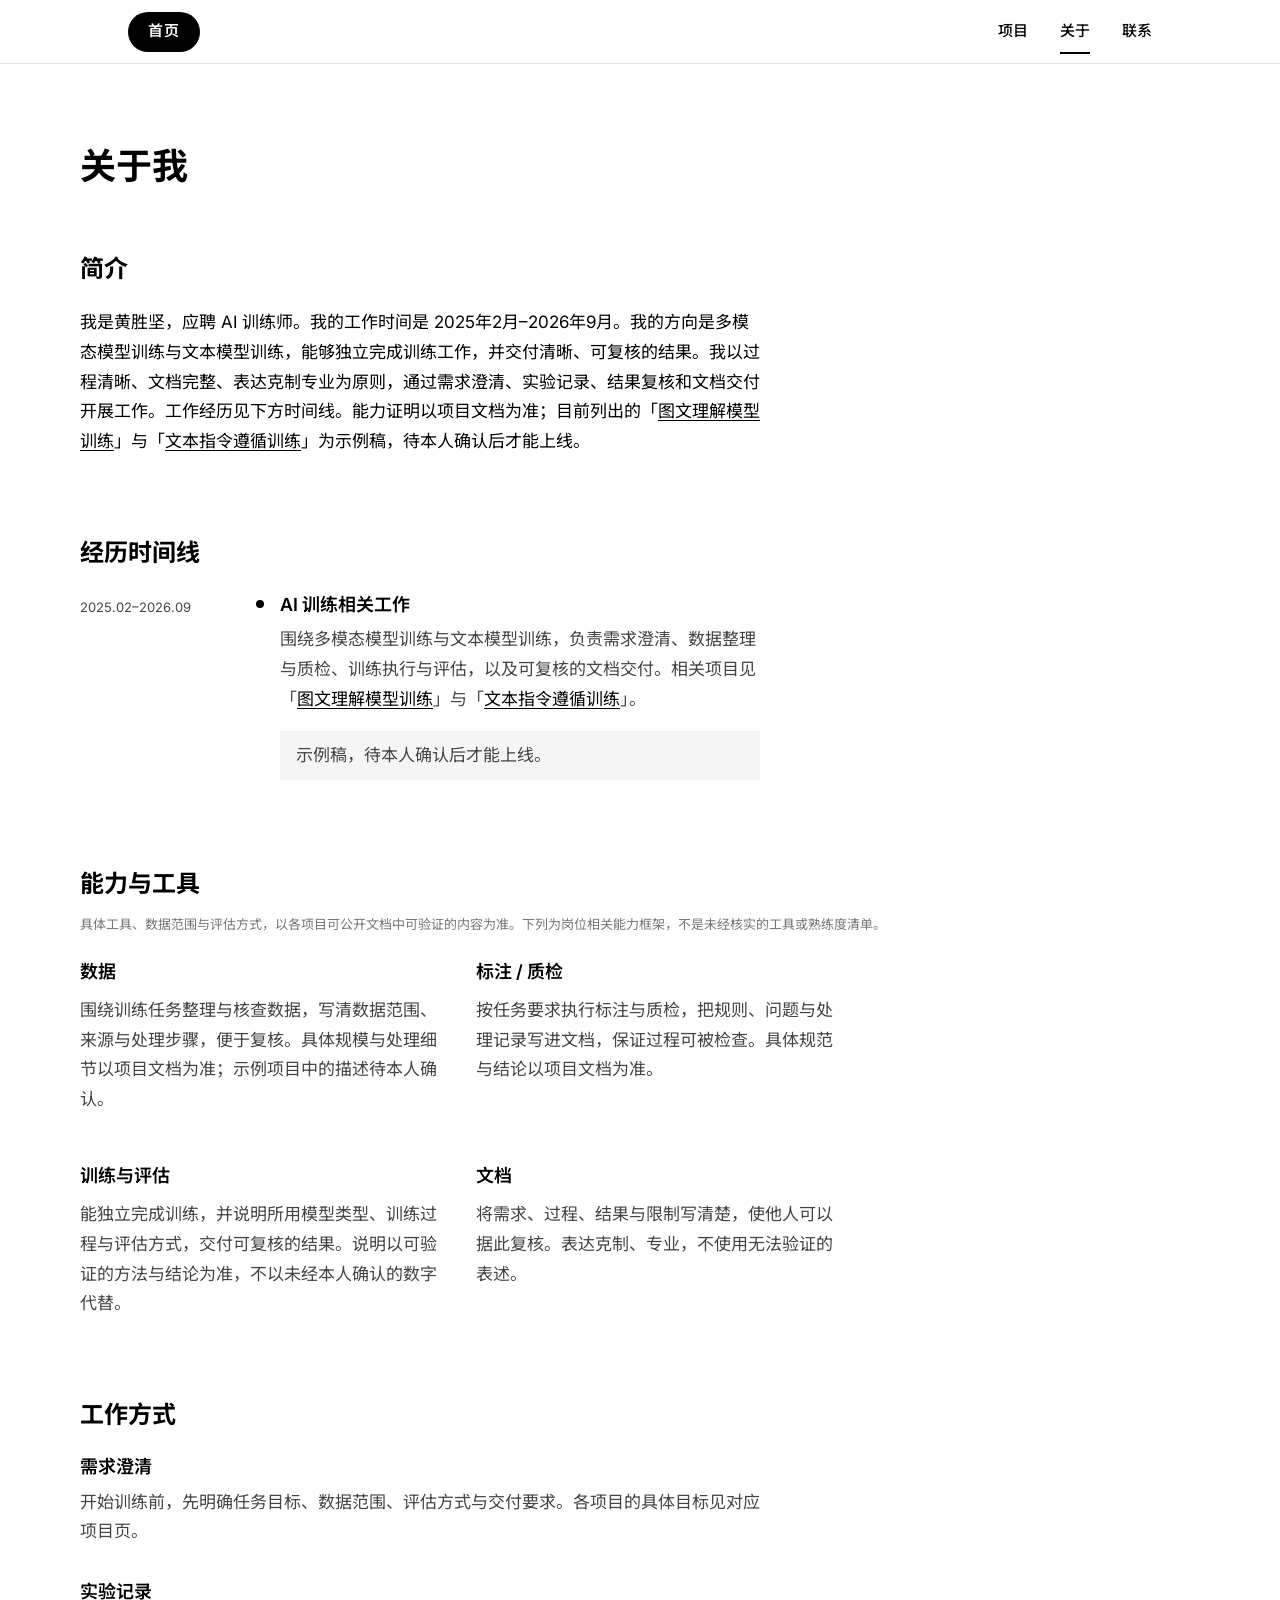
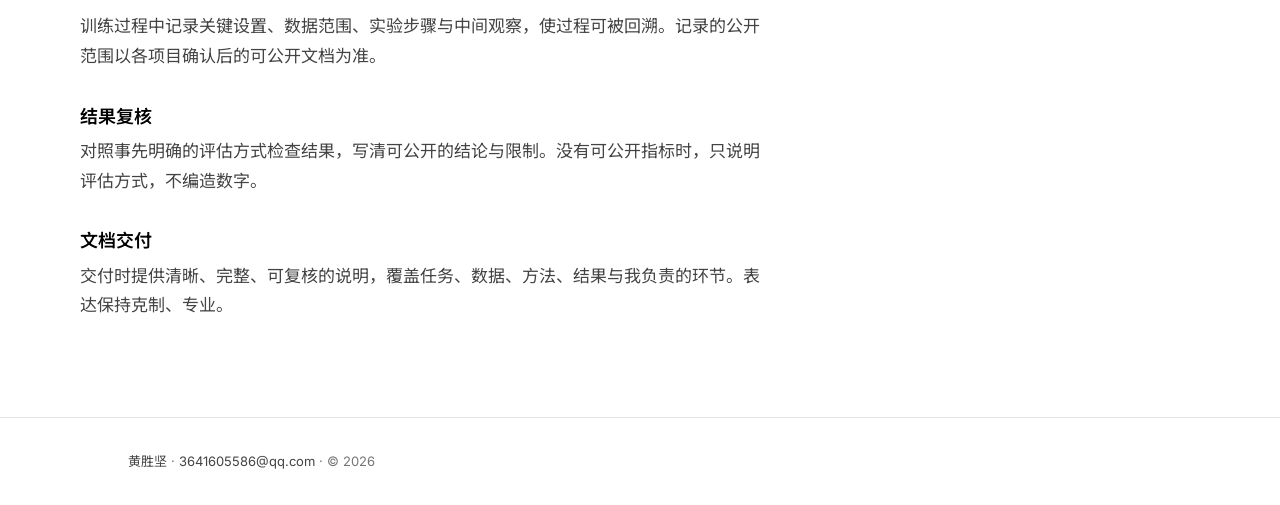
==== about.html @ 837476b5 "style(home): 联系区居中并去掉「进入联系页」链接 - .contact-row 加 justify-content: center - 首页只保留邮箱一个入口，与上方居中结语对齐 - CS" ====
<!DOCTYPE html>
<html lang="zh-CN">
<head>
  <meta charset="utf-8">
  <meta name="viewport" content="width=device-width, initial-scale=1">
  <title>关于我｜黄胜坚</title>
  <meta name="description" content="黄胜坚的背景、工作方式与能力说明。应聘 AI 训练师。">
  <link rel="preconnect" href="https://fonts.googleapis.com">
  <link rel="preconnect" href="https://fonts.gstatic.com" crossorigin>
  <link href="https://fonts.googleapis.com/css2?family=Inter:wght@400;500;600;800;900&family=Noto+Sans+SC:wght@400;500;600;700;900&display=swap" rel="stylesheet">
  <link rel="stylesheet" href="css/styles.css?v=20261112h">
</head>
<body>
  <a class="skip-link" href="#main">跳到主要内容</a>
  <header class="site-header">
    <div class="container">
      <a class="brand" href="index.html">首页</a>
      <nav class="nav nav-desktop" aria-label="全站">
        <a href="projects.html">项目</a>
        <a href="about.html" aria-current="page">关于</a>
        <a href="contact.html">联系</a>
      </nav>
      <details class="nav-toggle">
        <summary>菜单</summary>
        <nav class="nav-panel" aria-label="全站">
          <a href="projects.html">项目</a>
          <a href="about.html" aria-current="page">关于</a>
          <a href="contact.html">联系</a>
        </nav>
      </details>
    </div>
  </header>

  <main id="main" tabindex="-1">
    <div class="container page-shell">
      <header class="page-hero">
        <h1>关于我</h1>
      </header>

      <section class="block" aria-labelledby="bio-title">
        <h2 id="bio-title">简介</h2>
        <div class="prose">
          <p>我是黄胜坚，应聘 AI 训练师。我的工作时间是 2025年2月–2026年9月。我的方向是多模态模型训练与文本模型训练，能够独立完成训练工作，并交付清晰、可复核的结果。我以过程清晰、文档完整、表达克制专业为原则，通过需求澄清、实验记录、结果复核和文档交付开展工作。工作经历见下方时间线。能力证明以项目文档为准；目前列出的「<a href="projects/multimodal.html">图文理解模型训练</a>」与「<a href="projects/text.html">文本指令遵循训练</a>」为示例稿，待本人确认后才能上线。</p>
        </div>
      </section>

      <section class="block" aria-labelledby="exp-title">
        <h2 id="exp-title">经历时间线</h2>
        <div class="timeline">
          <article class="timeline-item">
            <p class="timeline-period">2025.02–2026.09</p>
            <div class="timeline-axis" aria-hidden="true"><span class="timeline-dot"></span></div>
            <div class="timeline-body">
              <h3>AI 训练相关工作</h3>
              <p>围绕多模态模型训练与文本模型训练，负责需求澄清、数据整理与质检、训练执行与评估，以及可复核的文档交付。相关项目见「<a href="projects/multimodal.html">图文理解模型训练</a>」与「<a href="projects/text.html">文本指令遵循训练</a>」。</p>
              <p class="draft-note">示例稿，待本人确认后才能上线。</p>
            </div>
          </article>
        </div>
      </section>

      <section class="block" aria-labelledby="skills-title">
        <h2 id="skills-title">能力与工具</h2>
        <p class="hint" style="margin: -8px 0 24px;">具体工具、数据范围与评估方式，以各项目可公开文档中可验证的内容为准。下列为岗位相关能力框架，不是未经核实的工具或熟练度清单。</p>
        <div class="skill-grid">
          <div class="skill-group">
            <h3>数据</h3>
            <p>围绕训练任务整理与核查数据，写清数据范围、来源与处理步骤，便于复核。具体规模与处理细节以项目文档为准；示例项目中的描述待本人确认。</p>
          </div>
          <div class="skill-group">
            <h3>标注 / 质检</h3>
            <p>按任务要求执行标注与质检，把规则、问题与处理记录写进文档，保证过程可被检查。具体规范与结论以项目文档为准。</p>
          </div>
          <div class="skill-group">
            <h3>训练与评估</h3>
            <p>能独立完成训练，并说明所用模型类型、训练过程与评估方式，交付可复核的结果。说明以可验证的方法与结论为准，不以未经本人确认的数字代替。</p>
          </div>
          <div class="skill-group">
            <h3>文档</h3>
            <p>将需求、过程、结果与限制写清楚，使他人可以据此复核。表达克制、专业，不使用无法验证的表述。</p>
          </div>
        </div>
      </section>

      <section class="block" aria-labelledby="way-title">
        <h2 id="way-title">工作方式</h2>
        <ul class="way-list">
          <li>
            <h3>需求澄清</h3>
            <p>开始训练前，先明确任务目标、数据范围、评估方式与交付要求。各项目的具体目标见对应项目页。</p>
          </li>
          <li>
            <h3>实验记录</h3>
            <p>训练过程中记录关键设置、数据范围、实验步骤与中间观察，使过程可被回溯。记录的公开范围以各项目确认后的可公开文档为准。</p>
          </li>
          <li>
            <h3>结果复核</h3>
            <p>对照事先明确的评估方式检查结果，写清可公开的结论与限制。没有可公开指标时，只说明评估方式，不编造数字。</p>
          </li>
          <li>
            <h3>文档交付</h3>
            <p>交付时提供清晰、完整、可复核的说明，覆盖任务、数据、方法、结果与我负责的环节。表达保持克制、专业。</p>
          </li>
        </ul>
      </section>
    </div>
  </main>

  <footer class="site-footer">
    <div class="container">
      <p><a href="index.html">黄胜坚</a> · <a href="mailto:3641605586@qq.com">3641605586@qq.com</a> · © 2026</p>
    </div>
  </footer>
  <script src="js/main.js?v=20261112d"></script>
</body>
</html>
---- css/styles.css ----
/* 白与几何 — 生产样式，令牌与 visual-system.md 一致 */

:root {
  --color-bg: #FFFFFF;
  --color-bg-raised: #FFFFFF;
  --color-bg-sunken: #F5F5F5;
  --color-ink: #000000;
  --color-ink-muted: #444444;
  --color-ink-faint: #767676;
  --color-line: #E5E5E5;
  --color-line-strong: #000000;
  --color-accent: #000000;
  --color-on-accent: #FFFFFF;
  --color-focus: #000000;

  --font-sans: "Inter", "Noto Sans SC", "Source Han Sans SC", "PingFang SC",
               "Hiragino Sans GB", "Microsoft YaHei", system-ui, sans-serif;

  --text-hero: 80px;
  --text-h1: 36px;
  --text-h2: 24px;
  --text-h3: 18px;
  --text-lead: 18px;
  --text-body: 17px;
  --text-small: 15px;
  --text-caption: 13px;

  --space-1: 4px;
  --space-2: 8px;
  --space-3: 12px;
  --space-4: 16px;
  --space-5: 24px;
  --space-6: 32px;
  --space-7: 48px;
  --space-8: 64px;
  --space-9: 80px;
  --space-10: 96px;

  --width-page: 1120px;
  --width-text: 680px;
  --width-narrow: 760px;
  --gutter: 48px;

  --radius-btn: 0;
  --radius-card: 0;
  --header-height: 64px;
  --duration: 150ms;
}

*, *::before, *::after { box-sizing: border-box; }

html {
  font-size: 16px;
  line-break: strict;
}

body {
  margin: 0;
  min-height: 100vh;
  display: flex;
  flex-direction: column;
  background: var(--color-bg);
  color: var(--color-ink);
  font-family: var(--font-sans);
  font-weight: 400;
  font-size: var(--text-body);
  line-height: 1.75;
  text-align: left;
}

a { color: var(--color-ink); text-underline-offset: 3px; }
a:hover { color: var(--color-ink); }

:focus-visible {
  outline: 2px solid var(--color-focus);
  outline-offset: 3px;
}

::selection {
  background: #000;
  color: #fff;
}

.visually-hidden {
  position: absolute;
  width: 1px;
  height: 1px;
  padding: 0;
  margin: -1px;
  overflow: hidden;
  clip: rect(0, 0, 0, 0);
  white-space: nowrap;
  border: 0;
}

.skip-link {
  position: absolute;
  left: 16px;
  top: -64px;
  z-index: 100;
  padding: 8px 16px;
  background: #fff;
  color: #000;
  text-decoration: none;
}

.skip-link:focus,
.skip-link:focus-visible {
  top: 8px;
}

.container {
  width: 100%;
  max-width: var(--width-page);
  margin: 0 auto;
  padding-left: var(--gutter);
  padding-right: var(--gutter);
}

.site-header {
  height: var(--header-height);
  border-bottom: 1px solid var(--color-line);
  background: #fff;
  position: relative;
  z-index: 10;
}

.site-header .container {
  height: 100%;
  display: flex;
  align-items: center;
  justify-content: space-between;
  gap: 16px;
}

.brand {
  display: inline-flex;
  align-items: center;
  justify-content: center;
  min-height: 40px;
  padding: 0 20px;
  background: #000;
  color: #fff;
  font-size: var(--text-small);
  font-weight: 600;
  letter-spacing: 0.08em;
  text-decoration: none;
  border-radius: 999px;
  transition: background-color var(--duration);
}

.brand:hover {
  background: #222;
  color: #fff;
}

.nav {
  display: flex;
  align-items: center;
  gap: 32px;
}

.nav a {
  color: #000;
  text-decoration: none;
  font-size: var(--text-small);
  font-weight: 500;
  min-height: 44px;
  display: inline-flex;
  align-items: center;
}

.nav a[aria-current="page"] {
  box-shadow: inset 0 -2px 0 #000;
}

.nav-toggle {
  display: none;
}

.nav-toggle summary {
  list-style: none;
  cursor: pointer;
  font-size: var(--text-small);
  font-weight: 500;
  min-height: 44px;
  min-width: 44px;
  display: inline-flex;
  align-items: center;
  justify-content: flex-end;
  color: #000;
}

.nav-toggle summary::-webkit-details-marker { display: none; }

.nav-toggle[open] summary {
  /* keep label; CSS can distinguish open state */
}

.nav-panel {
  display: none;
  position: absolute;
  top: var(--header-height);
  left: 0;
  right: 0;
  background: #fff;
  border-bottom: 1px solid var(--color-line);
  padding: 8px var(--gutter) 16px;
  z-index: 20;
}

.nav-toggle[open] .nav-panel {
  display: flex;
  flex-direction: column;
  align-items: flex-start;
}

.nav-panel a {
  color: #000;
  text-decoration: none;
  font-size: var(--text-small);
  font-weight: 500;
  min-height: 44px;
  display: inline-flex;
  align-items: center;
  width: 100%;
}

.nav-panel a[aria-current="page"] {
  box-shadow: inset 0 -2px 0 #000;
  width: auto;
}

main { flex: 1; }

/* —— 首屏问候 —— */
.hero-stage {
  --stage-h: calc(100vh - var(--header-height));
  --circle-size: 440px;
  --type-left: 328px;
  position: relative;
  min-height: max(560px, var(--stage-h));
  overflow: hidden;
  background: #fff;
}

.hero-type {
  position: absolute;
  z-index: 1;
  left: var(--type-left);
  top: 50%;
  transform: translateY(-50%);
  margin: 0;
  font-size: var(--text-hero);
  font-weight: 900;
  line-height: 1.1;
  color: #000;
  white-space: nowrap;
  letter-spacing: 0;
}

.hero-circle {
  position: absolute;
  z-index: 2;
  top: 0;
  left: 0;
  width: var(--circle-size);
  height: var(--circle-size);
  border-radius: 50%;
  background: #000;
  overflow: hidden;
  pointer-events: none;
  opacity: 0;
  will-change: transform;
}

.hero-stage.has-pointer .hero-circle { opacity: 1; }

.hero-type-invert {
  left: 0;
  top: 0;
  transform: none;
  color: #fff;
}

/* —— 首屏以下 —— */
.section { padding: 80px 0; }
.hairline-top { border-top: 1px solid var(--color-line); }

h1, h2, h3 {
  margin: 0;
  font-weight: 700;
  color: #000;
  line-height: 1.25;
}

h1 { font-size: var(--text-h1); }
h2 { font-size: var(--text-h2); line-height: 1.3; }
h3 { font-size: var(--text-h3); font-weight: 600; line-height: 1.4; }

.page-kicker {
  margin: 0 0 12px;
  font-size: var(--text-caption);
  font-weight: 500;
  letter-spacing: 0.06em;
  color: var(--color-ink-muted);
}

.lead {
  max-width: var(--width-text);
  font-size: var(--text-lead);
  line-height: 1.7;
  color: var(--color-ink-muted);
  margin: 0;
}

.prose { max-width: var(--width-text); }

.closing-note {
  max-width: none;
  text-align: center;
  font-weight: 600;
}
.prose p { margin: 0 0 16px; }
.prose p:last-child { margin-bottom: 0; }

.hint,
.draft-note {
  font-size: var(--text-caption);
  color: var(--color-ink-muted);
  line-height: 1.5;
}

.hint {
  color: var(--color-ink-faint);
  margin: 8px 0 0;
}

.draft-note {
  margin: 0 0 32px;
  padding: 12px 16px;
  background: var(--color-bg-sunken);
}

.section-head { margin-bottom: 32px; }
.section-head h2 { font-size: var(--text-h2); }

.btn-row {
  display: flex;
  flex-wrap: wrap;
  gap: 16px;
  margin-top: 32px;
}

.btn {
  display: inline-flex;
  align-items: center;
  justify-content: center;
  min-height: 44px;
  padding: 12px 22px;
  font-family: inherit;
  font-size: var(--text-small);
  font-weight: 500;
  text-decoration: none;
  border: 1px solid transparent;
  border-radius: var(--radius-btn);
  transition: background-color var(--duration), color var(--duration), border-color var(--duration);
}

.btn-primary { background: #000; color: #fff; }
.btn-primary:hover { color: #fff; background: #000; }

.btn-secondary {
  background: #fff;
  color: #000;
  border-color: #000;
}
.btn-secondary:hover { background: #000; color: #fff; }

.btn-text {
  display: inline-flex;
  align-items: center;
  min-height: 44px;
  color: #000;
  font-size: var(--text-small);
  font-weight: 500;
  text-decoration: none;
}
.btn-text:hover { text-decoration: underline; }

.grid-2 {
  display: grid;
  grid-template-columns: 1fr 1fr;
  gap: 32px;
}

.card-project {
  display: flex;
  flex-direction: column;
  align-items: flex-start;
  gap: 12px;
  padding: 32px;
  background: #fff;
  border: 1px solid #000;
  text-decoration: none;
  color: inherit;
  border-radius: 8px;
  transition: border-color var(--duration), background-color var(--duration);
}

.card-project:hover { border-color: #000; background: #fafafa; color: inherit; }

.card-project h3 {
  font-size: var(--text-h3);
  font-weight: 600;
}

.card-project .meta,
.card-project .result {
  margin: 0;
  color: var(--color-ink-muted);
}

.card-project .meta { font-size: var(--text-caption); }

.tag {
  display: inline-block;
  font-size: 13px;
  font-weight: 500;
  padding: 4px 8px;
  border: 1px solid #000;
}

.excerpt-list {
  display: flex;
  flex-direction: column;
  gap: 24px;
  max-width: var(--width-narrow);
}

.card-excerpt {
  background: #fff;
  border: 1px solid #000;
  border-radius: 8px;
  padding: 24px 32px;
}

.card-excerpt .card-title {
  font-size: var(--text-small);
  font-weight: 600;
  margin: 0 0 12px;
}

.card-excerpt p { margin: 0; }
.card-excerpt .source {
  margin-top: 16px;
  display: flex;
  gap: 16px;
  align-items: center;
  flex-wrap: wrap;
}

.caption {
  font-size: var(--text-caption);
  color: var(--color-ink-muted);
}

.contact-row {
  display: flex;
  flex-wrap: wrap;
  justify-content: center;
  gap: 8px 24px;
  align-items: center;
  margin-top: 24px;
}

.contact-row a {
  color: #000;
  font-weight: 500;
  min-height: 44px;
  display: inline-flex;
  align-items: center;
  text-decoration: none;
}

.contact-row a:hover { text-decoration: underline; }

.site-footer {
  border-top: 1px solid var(--color-line);
  padding: 32px 0;
}

.site-footer p {
  margin: 0;
  font-size: var(--text-caption);
  color: var(--color-ink-faint);
}

.site-footer a {
  color: var(--color-ink-muted);
  text-decoration: none;
}

.site-footer a:hover { color: #000; }

/* 项目详情 */
.crumb {
  margin: 0 0 32px;
  font-size: var(--text-caption);
  color: var(--color-ink-muted);
}

.crumb a {
  color: var(--color-ink-muted);
  text-decoration: none;
}

.crumb a:hover { color: #000; text-decoration: underline; }

.detail-wrap {
  display: flex;
  align-items: flex-start;
  gap: 48px;
  padding: 80px 0;
}

.detail-main {
  flex: 1;
  min-width: 0;
  max-width: 680px;
}

.toc {
  width: 240px;
  flex-shrink: 0;
  position: sticky;
  top: 24px;
}

.toc p {
  margin: 0 0 12px;
  font-size: var(--text-caption);
  color: var(--color-ink-faint);
}

.toc ol {
  margin: 0;
  padding: 0;
  list-style: none;
}

.toc a {
  display: block;
  padding: 6px 0;
  color: var(--color-ink-muted);
  text-decoration: none;
  font-size: var(--text-caption);
}

.toc a:hover { color: #000; }

.toc a[aria-current="location"] {
  color: #000;
  font-weight: 600;
  box-shadow: inset 2px 0 0 #000;
  padding-left: 12px;
}

.detail-hero .tag { margin-bottom: 16px; }
.detail-hero h1 { font-size: var(--text-h1); margin-bottom: 16px; }
.detail-hero .meta {
  margin: 0 0 24px;
  font-size: var(--text-caption);
  color: var(--color-ink-muted);
}

.detail-main h2 {
  font-size: var(--text-h2);
  margin: 48px 0 16px;
}

.planned-docs {
  margin: 0;
  padding-left: 1.25em;
  color: var(--color-ink-muted);
}

.planned-docs li { margin: 0 0 6px; }

.back-link { margin-top: 48px; }

/* —— 内页 —— */
.page-shell { padding: 80px 0 96px; }
.page-hero { max-width: var(--width-text); margin-bottom: 64px; }
.page-hero h1 { font-size: var(--text-h1); margin: 0 0 16px; font-weight: 700; }
.page-hero .lead { margin: 0; }
.page-hero .draft-note { margin: 16px 0 0; }

.block { margin-bottom: 80px; }
.block:last-child { margin-bottom: 0; }
.block h2 { font-size: var(--text-h2); margin: 0 0 24px; font-weight: 700; }

.timeline { max-width: var(--width-text); }

.timeline-item {
  display: grid;
  grid-template-columns: 160px 24px 1fr;
  column-gap: 8px;
  align-items: start;
}

.timeline-period {
  margin: 0;
  font-size: var(--text-caption);
  color: var(--color-ink-muted);
  padding-top: 4px;
}

.timeline-axis {
  position: relative;
  display: flex;
  justify-content: center;
  min-height: 48px;
}

.timeline-dot {
  width: 8px;
  height: 8px;
  margin-top: 8px;
  background: #000;
  border-radius: 50%;
  position: relative;
  z-index: 1;
  flex-shrink: 0;
}

.timeline-axis::before {
  content: "";
  position: absolute;
  top: 12px;
  bottom: -8px;
  left: 50%;
  width: 1px;
  background: var(--color-line);
  transform: translateX(-50%);
}

.timeline-item:last-child .timeline-axis::before { display: none; }

.timeline-body { padding-bottom: 8px; }
.timeline-body h3 { font-size: var(--text-h3); margin: 0 0 8px; font-weight: 600; }
.timeline-body p {
  margin: 0 0 12px;
  color: var(--color-ink-muted);
  font-size: var(--text-body);
}
.timeline-body p:last-child { margin-bottom: 0; }
.timeline-body .draft-note { margin: 16px 0 0; }

.skill-grid {
  display: grid;
  grid-template-columns: 1fr 1fr;
  gap: 48px 32px;
  max-width: var(--width-narrow);
}

.skill-group h3 { font-size: var(--text-h3); margin: 0 0 12px; font-weight: 600; }
.skill-group p {
  margin: 0;
  color: var(--color-ink-muted);
}

.way-list {
  max-width: var(--width-text);
  display: flex;
  flex-direction: column;
  gap: 32px;
  margin: 0;
  padding: 0;
  list-style: none;
}

.way-list h3 { font-size: var(--text-h3); margin: 0 0 8px; font-weight: 600; }
.way-list p { margin: 0; color: var(--color-ink-muted); }

.contact-narrow { max-width: var(--width-narrow); }
.contact-block { margin: 0 0 48px; }
.contact-block:last-child { margin-bottom: 0; }

.contact-label {
  margin: 0 0 8px;
  font-size: var(--text-caption);
  font-weight: 500;
  color: var(--color-ink-faint);
}

.contact-email {
  display: inline-flex;
  align-items: center;
  min-height: 44px;
  font-size: 24px;
  font-weight: 600;
  line-height: 1.3;
  color: #000;
  text-decoration: none;
  overflow-wrap: anywhere;
}

.contact-email:hover { text-decoration: underline; color: #000; }

.intro-title {
  font-size: var(--text-h1);
  font-weight: 700;
  line-height: 1.25;
}

#intro .lead { margin-top: 24px; }

@media (max-width: 1079px) {
  :root {
    --gutter: 32px;
    --text-hero: 56px;
  }

  .hero-stage {
    --circle-size: 320px;
    --type-left: 180px;
  }

  .toc { display: none; }
  .detail-wrap { display: block; padding: 64px 0; }
  .section { padding: 64px 0; }
  .page-shell { padding: 64px 0 80px; }
  .block { margin-bottom: 64px; }
  .grid-2 { gap: 24px; }
}

@media (max-width: 767px) {
  :root {
    --gutter: 24px;
    --text-hero: 36px;
    --text-h1: 28px;
    --text-h2: 22px;
    --text-h3: 17px;
    --text-lead: 17px;
    --text-body: 16px;
  }

  .nav-desktop { display: none; }
  .nav-toggle { display: block; }

  .hero-stage {
    --circle-size: 220px;
    --type-left: 96px;
    min-height: 480px;
  }

  .hero-type {
    white-space: normal;
    max-width: calc(100% - var(--type-left) - 24px);
  }

  .grid-2 { grid-template-columns: 1fr; gap: 24px; }
  .section { padding: 56px 0; }
  .page-shell { padding: 56px 0 64px; }
  .block { margin-bottom: 56px; }
  .card-project { padding: 24px; }
  .card-excerpt { padding: 20px 24px; }
  .site-footer { padding: 24px 0; }

  .timeline-item { grid-template-columns: 24px 1fr; }
  .timeline-period { grid-column: 2; padding-top: 0; margin-bottom: 4px; }
  .timeline-axis { grid-column: 1; grid-row: 1 / span 2; }
  .timeline-body { grid-column: 2; }
  .skill-grid { grid-template-columns: 1fr; gap: 32px; }
}

@media (prefers-reduced-motion: reduce) {
  .hero-stage,
  .hero-circle,
  .hero-type,
  .btn,
  .card-project {
    transition: none !important;
  }

  html { scroll-behavior: auto; }
}
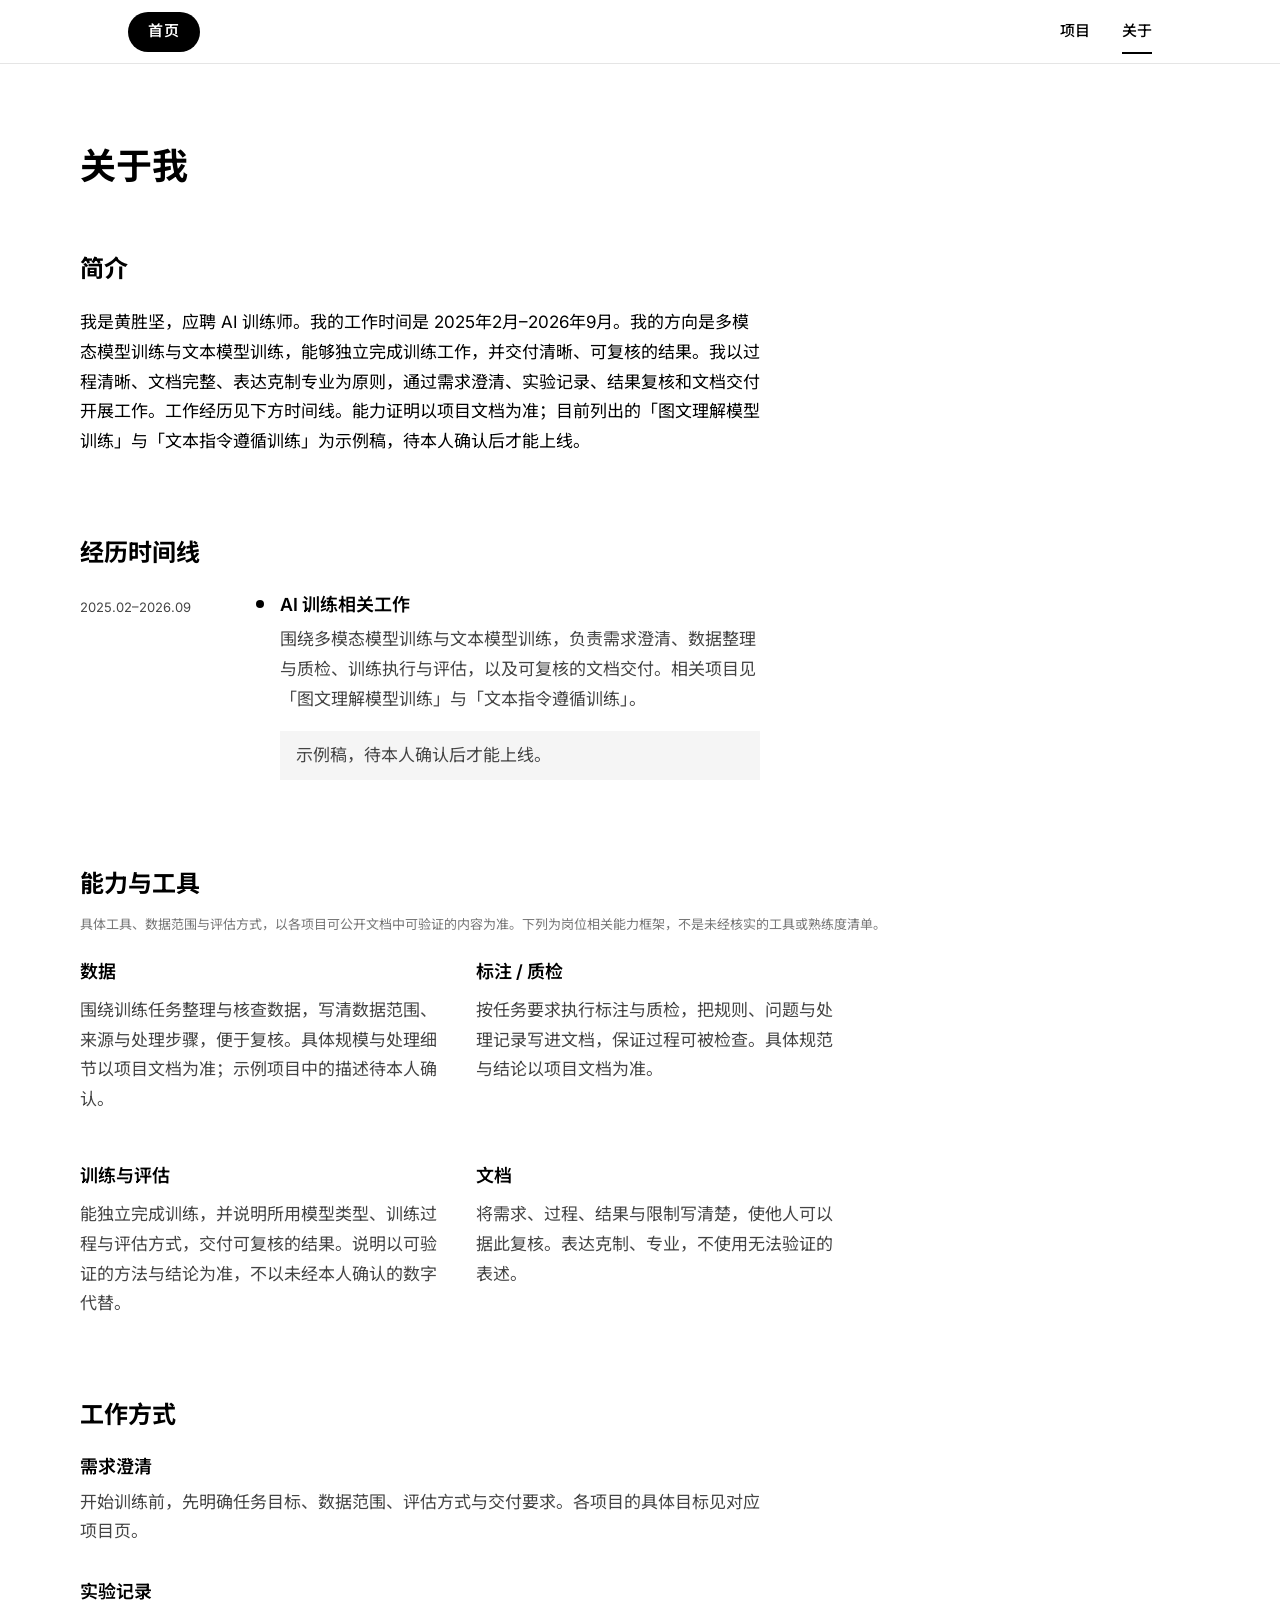
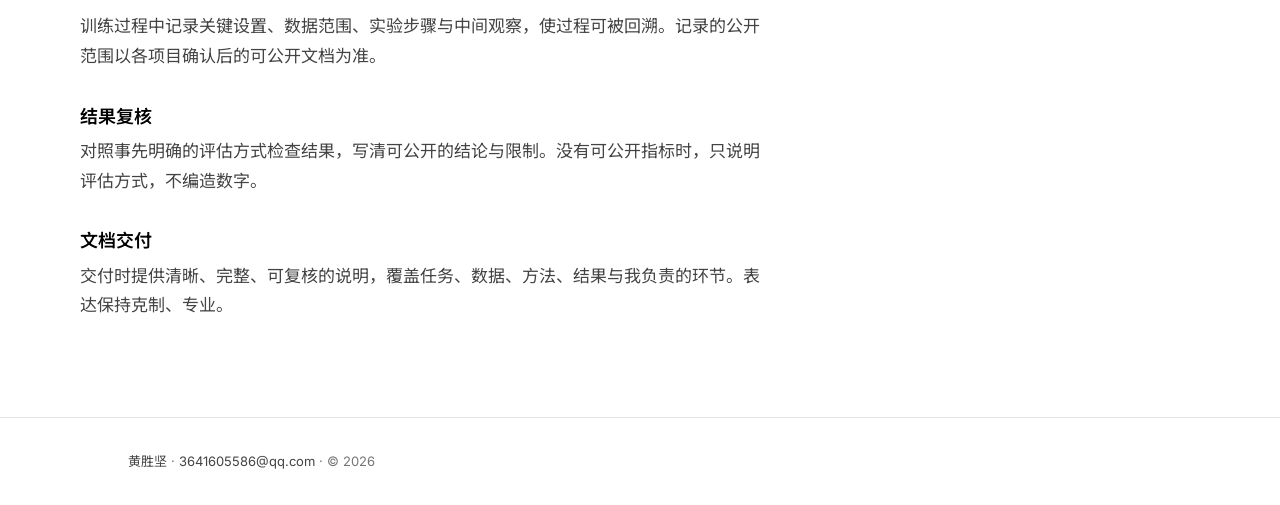
==== commit 71e31594: "refactor: 删除联系页与两个项目详情页 - 删除 contact.html、projects/multimodal.html、projects/text.html - 导航去掉「联系」，只保留" ====
--- a/about.html
+++ b/about.html
@@ -8,7 +8,7 @@
   <link rel="preconnect" href="https://fonts.googleapis.com">
   <link rel="preconnect" href="https://fonts.gstatic.com" crossorigin>
   <link href="https://fonts.googleapis.com/css2?family=Inter:wght@400;500;600;800;900&family=Noto+Sans+SC:wght@400;500;600;700;900&display=swap" rel="stylesheet">
-  <link rel="stylesheet" href="css/styles.css?v=20261112h">
+  <link rel="stylesheet" href="css/styles.css?v=20261112i">
 </head>
 <body>
   <a class="skip-link" href="#main">跳到主要内容</a>
@@ -18,14 +18,12 @@
       <nav class="nav nav-desktop" aria-label="全站">
         <a href="projects.html">项目</a>
         <a href="about.html" aria-current="page">关于</a>
-        <a href="contact.html">联系</a>
       </nav>
       <details class="nav-toggle">
         <summary>菜单</summary>
         <nav class="nav-panel" aria-label="全站">
           <a href="projects.html">项目</a>
           <a href="about.html" aria-current="page">关于</a>
-          <a href="contact.html">联系</a>
         </nav>
       </details>
     </div>
@@ -40,7 +38,7 @@
       <section class="block" aria-labelledby="bio-title">
         <h2 id="bio-title">简介</h2>
         <div class="prose">
-          <p>我是黄胜坚，应聘 AI 训练师。我的工作时间是 2025年2月–2026年9月。我的方向是多模态模型训练与文本模型训练，能够独立完成训练工作，并交付清晰、可复核的结果。我以过程清晰、文档完整、表达克制专业为原则，通过需求澄清、实验记录、结果复核和文档交付开展工作。工作经历见下方时间线。能力证明以项目文档为准；目前列出的「<a href="projects/multimodal.html">图文理解模型训练</a>」与「<a href="projects/text.html">文本指令遵循训练</a>」为示例稿，待本人确认后才能上线。</p>
+          <p>我是黄胜坚，应聘 AI 训练师。我的工作时间是 2025年2月–2026年9月。我的方向是多模态模型训练与文本模型训练，能够独立完成训练工作，并交付清晰、可复核的结果。我以过程清晰、文档完整、表达克制专业为原则，通过需求澄清、实验记录、结果复核和文档交付开展工作。工作经历见下方时间线。能力证明以项目文档为准；目前列出的「图文理解模型训练」与「文本指令遵循训练」为示例稿，待本人确认后才能上线。</p>
         </div>
       </section>
 
@@ -52,7 +50,7 @@
             <div class="timeline-axis" aria-hidden="true"><span class="timeline-dot"></span></div>
             <div class="timeline-body">
               <h3>AI 训练相关工作</h3>
-              <p>围绕多模态模型训练与文本模型训练，负责需求澄清、数据整理与质检、训练执行与评估，以及可复核的文档交付。相关项目见「<a href="projects/multimodal.html">图文理解模型训练</a>」与「<a href="projects/text.html">文本指令遵循训练</a>」。</p>
+              <p>围绕多模态模型训练与文本模型训练，负责需求澄清、数据整理与质检、训练执行与评估，以及可复核的文档交付。相关项目见「图文理解模型训练」与「文本指令遵循训练」。</p>
               <p class="draft-note">示例稿，待本人确认后才能上线。</p>
             </div>
           </article>
--- a/css/styles.css
+++ b/css/styles.css
@@ -408,7 +408,6 @@
   transition: border-color var(--duration), background-color var(--duration);
 }
 
-.card-project:hover { border-color: #000; background: #fafafa; color: inherit; }
 
 .card-project h3 {
   font-size: var(--text-h3);
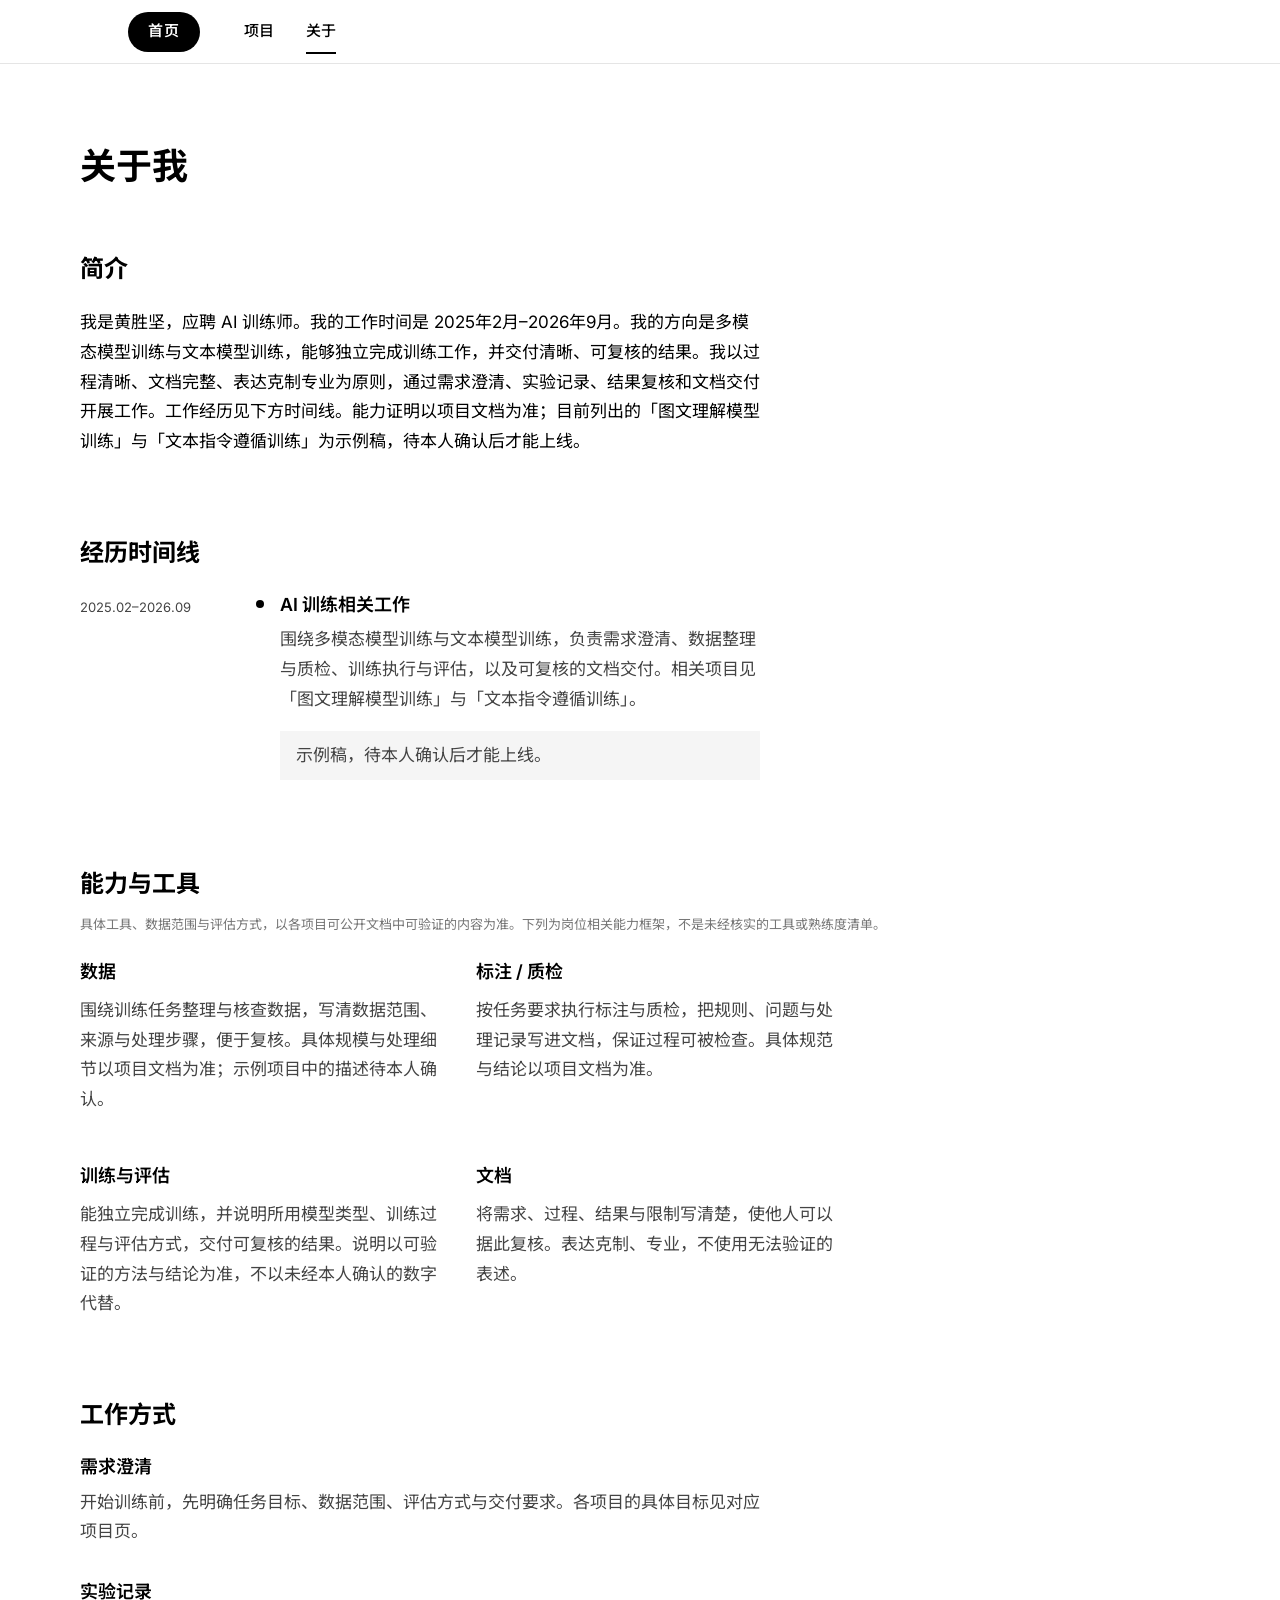
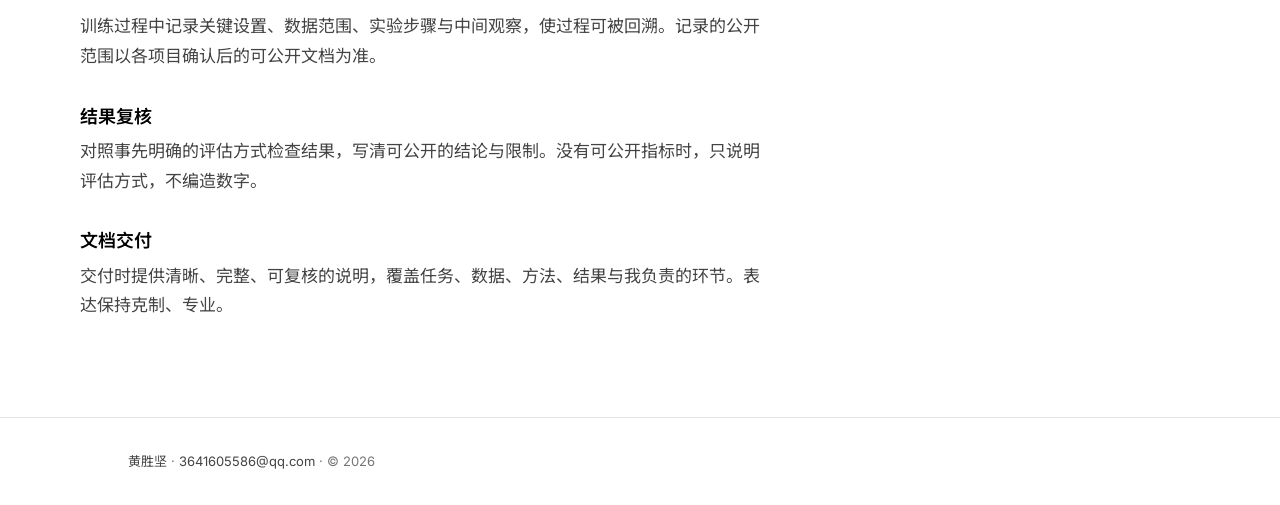
==== commit 6d6f0c40: "style(header): 首页与导航左对齐成组 - 页头容器由 space-between 改为 flex-start + 44px 间距 - 移动端「菜单」用 margin-left:auto " ====
--- a/about.html
+++ b/about.html
@@ -8,7 +8,7 @@
   <link rel="preconnect" href="https://fonts.googleapis.com">
   <link rel="preconnect" href="https://fonts.gstatic.com" crossorigin>
   <link href="https://fonts.googleapis.com/css2?family=Inter:wght@400;500;600;800;900&family=Noto+Sans+SC:wght@400;500;600;700;900&display=swap" rel="stylesheet">
-  <link rel="stylesheet" href="css/styles.css?v=20261112i">
+  <link rel="stylesheet" href="css/styles.css?v=20261112j">
 </head>
 <body>
   <a class="skip-link" href="#main">跳到主要内容</a>
--- a/css/styles.css
+++ b/css/styles.css
@@ -129,8 +129,8 @@
   height: 100%;
   display: flex;
   align-items: center;
-  justify-content: space-between;
-  gap: 16px;
+  justify-content: flex-start;
+  gap: 44px;
 }
 
 .brand {
@@ -176,6 +176,7 @@
 
 .nav-toggle {
   display: none;
+  margin-left: auto;
 }
 
 .nav-toggle summary {
